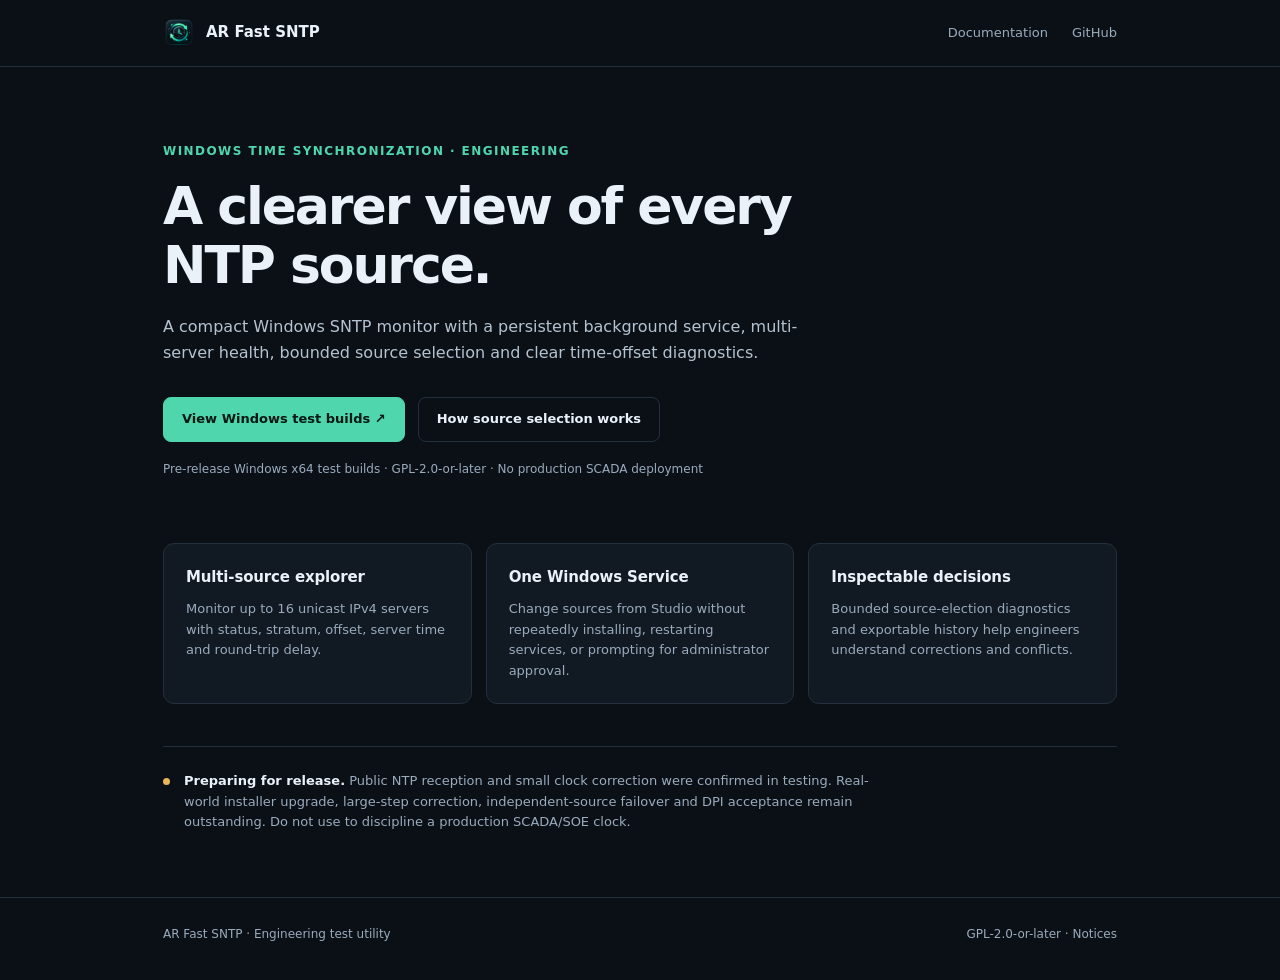
==== index.html @ d20e683c "docs(brand): launch lightweight landing page and align README/manifest with product" ====
<!doctype html>
<html lang="en">
<head>
  <meta charset="utf-8">
  <meta name="viewport" content="width=device-width, initial-scale=1">
  <meta name="color-scheme" content="dark">
  <meta name="theme-color" content="#0b1017">
  <meta name="description" content="AR Fast SNTP — lightweight Windows SNTP monitoring for engineering and test workstations.">
  <title>AR Fast SNTP — Windows Time Monitoring</title>
  <link rel="icon" href="assets/favicon/favicon.ico" sizes="any">
  <link rel="icon" type="image/png" sizes="32x32" href="assets/favicon/favicon-32x32.png">
  <link rel="icon" type="image/png" sizes="16x16" href="assets/favicon/favicon-16x16.png">
  <link rel="apple-touch-icon" href="assets/favicon/apple-touch-icon.png">
  <link rel="manifest" href="assets/favicon/site.webmanifest">
  <style>
    :root{font-family:Inter,"Segoe UI",system-ui,sans-serif;color-scheme:dark;
      --bg:#0b1017;--surface:#111923;--stroke:#24303d;--muted:#9aabbc;--text:#eaf1f8;--green:#50d6ad}
    *{box-sizing:border-box}html{scroll-behavior:smooth}
    body{margin:0;background:var(--bg);color:var(--text);line-height:1.58}
    a{color:inherit;text-decoration:none}a:focus-visible{outline:2px solid var(--green);outline-offset:5px;border-radius:4px}
    .wrap{max-width:1010px;margin:0 auto;padding:0 28px}
    header{border-bottom:1px solid var(--stroke)}
    nav{min-height:66px;display:flex;align-items:center;justify-content:space-between;gap:24px}
    .brand{display:flex;align-items:center;gap:11px;font-size:15px;font-weight:650}
    .brand img{width:32px;height:32px;object-fit:contain}
    .links{display:flex;gap:24px;align-items:center;font-size:13px;color:var(--muted)}
    .links a:hover,.foot a:hover{color:var(--green)}
    main{padding:75px 0 64px}.eyebrow{font-size:12px;letter-spacing:.12em;text-transform:uppercase;color:var(--green);font-weight:650}
    h1{font-size:clamp(32px,5vw,52px);line-height:1.13;letter-spacing:-.04em;font-weight:650;max-width:700px;margin:16px 0 20px}
    .lead{font-size:16px;color:#b5c3d0;max-width:660px;margin:0}
    .actions{display:flex;flex-wrap:wrap;gap:13px;margin-top:32px}
    .action{display:inline-flex;align-items:center;justify-content:center;border:1px solid var(--stroke);border-radius:8px;
      padding:11px 18px;font-size:13px;font-weight:650;min-height:42px;transition:background .15s,border-color .15s}
    .action.primary{background:var(--green);border-color:var(--green);color:#071711}
    .action:hover{border-color:#5d7182;background:#1b2834}.action.primary:hover{background:#74e4c2;border-color:#74e4c2}
    .notice{font-size:12px;color:var(--muted);margin:18px 0 0}
    .features{display:grid;grid-template-columns:repeat(3,minmax(0,1fr));gap:14px;margin-top:65px}
    article{border:1px solid var(--stroke);background:var(--surface);padding:22px;border-radius:11px}
    article h2{font-size:15px;letter-spacing:-.01em;font-weight:650;margin:0 0 9px}
    article p{font-size:13px;color:var(--muted);margin:0}
    .status{margin-top:42px;border-top:1px solid var(--stroke);padding-top:24px;display:flex;gap:14px;align-items:start}
    .dot{display:block;margin-top:7px;flex:none;width:7px;height:7px;border-radius:50%;background:#e9b45a}
    .status p{margin:0;color:var(--muted);font-size:13px;max-width:720px}
    .status strong{color:var(--text);font-weight:650}
    footer{border-top:1px solid var(--stroke);padding:27px 0 36px}
    .foot{display:flex;justify-content:space-between;flex-wrap:wrap;gap:15px;color:var(--muted);font-size:12px}
    @media(max-width:720px){.wrap{padding:0 20px}main{padding:50px 0}.features{grid-template-columns:1fr;margin-top:45px}
      nav{min-height:62px}.links{gap:12px;font-size:12px}.lead{font-size:15px}}
  </style>
</head>
<body>
<header><div class="wrap"><nav aria-label="Main navigation">
  <a href="./" class="brand"><img src="assets/favicon/android-chrome-192x192.png" width="32" height="32" alt="">AR Fast SNTP</a>
  <div class="links"><a href="README.md">Documentation</a><a href="https://github.com/masarray/arintp">GitHub</a></div>
</nav></div></header>
<main><div class="wrap">
  <div class="eyebrow">Windows time synchronization · Engineering</div>
  <h1>A clearer view of every NTP source.</h1>
  <p class="lead">A compact Windows SNTP monitor with a persistent background service, multi-server health, bounded source selection and clear time-offset diagnostics.</p>
  <div class="actions">
    <a class="action primary" href="https://github.com/masarray/arintp/actions">View Windows test builds ↗</a>
    <a class="action" href="https://github.com/masarray/arintp/blob/main/docs/MULTI-NTP-ARCHITECTURE.md">How source selection works</a>
  </div>
  <p class="notice">Pre-release Windows x64 test builds · GPL-2.0-or-later · No production SCADA deployment</p>
  <section class="features" aria-label="Product capabilities">
    <article><h2>Multi-source explorer</h2><p>Monitor up to 16 unicast IPv4 servers with status, stratum, offset, server time and round-trip delay.</p></article>
    <article><h2>One Windows Service</h2><p>Change sources from Studio without repeatedly installing, restarting services, or prompting for administrator approval.</p></article>
    <article><h2>Inspectable decisions</h2><p>Bounded source-election diagnostics and exportable history help engineers understand corrections and conflicts.</p></article>
  </section>
  <section class="status" aria-label="Release status">
    <span class="dot" aria-hidden="true"></span>
    <p><strong>Preparing for release.</strong> Public NTP reception and small clock correction were confirmed in testing. Real-world installer upgrade, large-step correction, independent-source failover and DPI acceptance remain outstanding. Do not use to discipline a production SCADA/SOE clock.</p>
  </section>
</div></main>
<footer><div class="wrap foot"><span>AR Fast SNTP · Engineering test utility</span><div><a href="LICENSE">GPL-2.0-or-later</a> · <a href="NOTICE">Notices</a></div></div></footer>
</body>
</html>
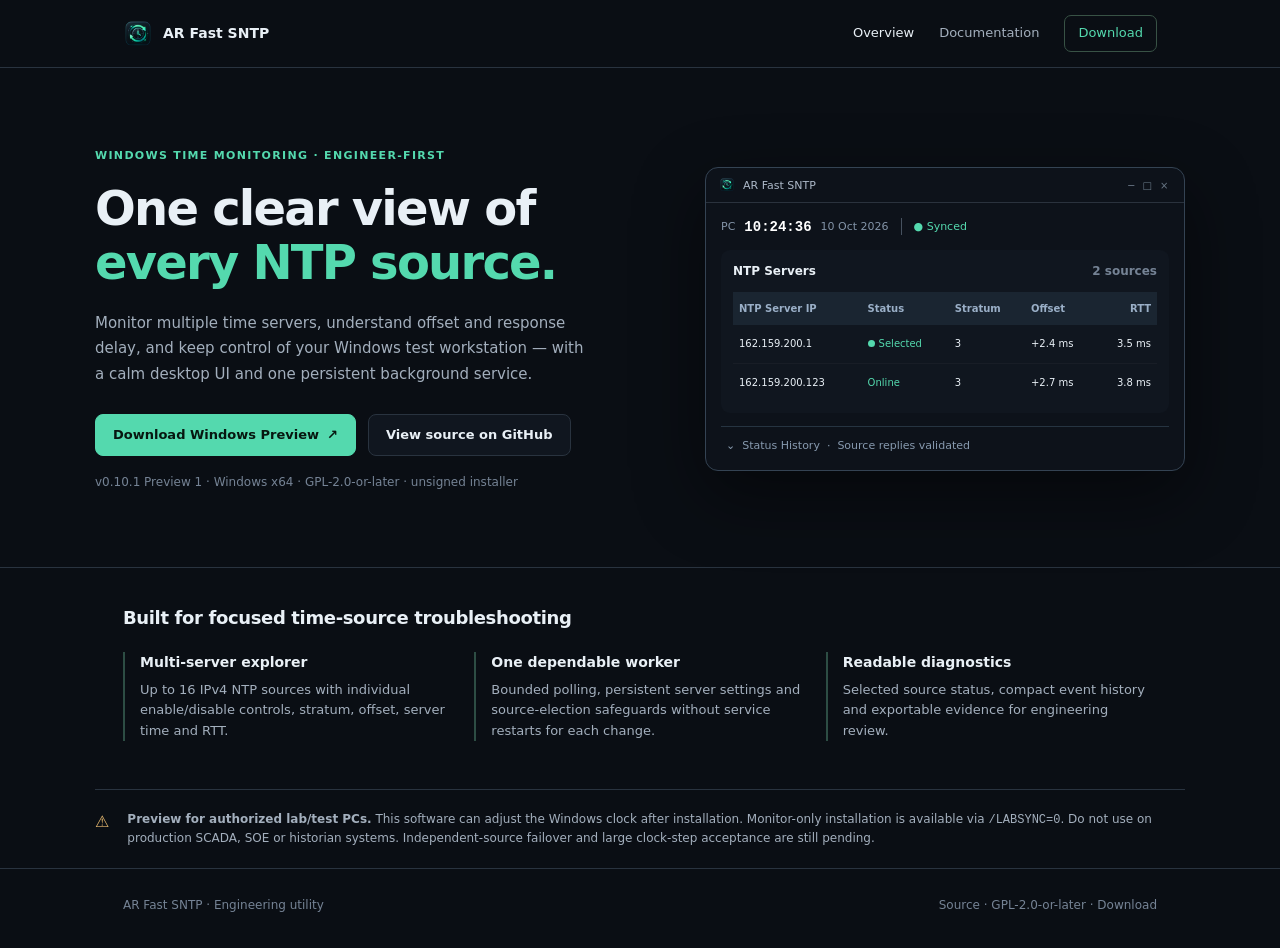
==== commit f3bdbb34: "feat(site): polished responsive overview and direct-download page" ====
--- a/index.html
+++ b/index.html
@@ -1,77 +1,33 @@
 <!doctype html>
-<html lang="en">
-<head>
-  <meta charset="utf-8">
-  <meta name="viewport" content="width=device-width, initial-scale=1">
-  <meta name="color-scheme" content="dark">
-  <meta name="theme-color" content="#0b1017">
-  <meta name="description" content="AR Fast SNTP — lightweight Windows SNTP monitoring for engineering and test workstations.">
-  <title>AR Fast SNTP — Windows Time Monitoring</title>
-  <link rel="icon" href="assets/favicon/favicon.ico" sizes="any">
-  <link rel="icon" type="image/png" sizes="32x32" href="assets/favicon/favicon-32x32.png">
-  <link rel="icon" type="image/png" sizes="16x16" href="assets/favicon/favicon-16x16.png">
-  <link rel="apple-touch-icon" href="assets/favicon/apple-touch-icon.png">
-  <link rel="manifest" href="assets/favicon/site.webmanifest">
-  <style>
-    :root{font-family:Inter,"Segoe UI",system-ui,sans-serif;color-scheme:dark;
-      --bg:#0b1017;--surface:#111923;--stroke:#24303d;--muted:#9aabbc;--text:#eaf1f8;--green:#50d6ad}
-    *{box-sizing:border-box}html{scroll-behavior:smooth}
-    body{margin:0;background:var(--bg);color:var(--text);line-height:1.58}
-    a{color:inherit;text-decoration:none}a:focus-visible{outline:2px solid var(--green);outline-offset:5px;border-radius:4px}
-    .wrap{max-width:1010px;margin:0 auto;padding:0 28px}
-    header{border-bottom:1px solid var(--stroke)}
-    nav{min-height:66px;display:flex;align-items:center;justify-content:space-between;gap:24px}
-    .brand{display:flex;align-items:center;gap:11px;font-size:15px;font-weight:650}
-    .brand img{width:32px;height:32px;object-fit:contain}
-    .links{display:flex;gap:24px;align-items:center;font-size:13px;color:var(--muted)}
-    .links a:hover,.foot a:hover{color:var(--green)}
-    main{padding:75px 0 64px}.eyebrow{font-size:12px;letter-spacing:.12em;text-transform:uppercase;color:var(--green);font-weight:650}
-    h1{font-size:clamp(32px,5vw,52px);line-height:1.13;letter-spacing:-.04em;font-weight:650;max-width:700px;margin:16px 0 20px}
-    .lead{font-size:16px;color:#b5c3d0;max-width:660px;margin:0}
-    .actions{display:flex;flex-wrap:wrap;gap:13px;margin-top:32px}
-    .action{display:inline-flex;align-items:center;justify-content:center;border:1px solid var(--stroke);border-radius:8px;
-      padding:11px 18px;font-size:13px;font-weight:650;min-height:42px;transition:background .15s,border-color .15s}
-    .action.primary{background:var(--green);border-color:var(--green);color:#071711}
-    .action:hover{border-color:#5d7182;background:#1b2834}.action.primary:hover{background:#74e4c2;border-color:#74e4c2}
-    .notice{font-size:12px;color:var(--muted);margin:18px 0 0}
-    .features{display:grid;grid-template-columns:repeat(3,minmax(0,1fr));gap:14px;margin-top:65px}
-    article{border:1px solid var(--stroke);background:var(--surface);padding:22px;border-radius:11px}
-    article h2{font-size:15px;letter-spacing:-.01em;font-weight:650;margin:0 0 9px}
-    article p{font-size:13px;color:var(--muted);margin:0}
-    .status{margin-top:42px;border-top:1px solid var(--stroke);padding-top:24px;display:flex;gap:14px;align-items:start}
-    .dot{display:block;margin-top:7px;flex:none;width:7px;height:7px;border-radius:50%;background:#e9b45a}
-    .status p{margin:0;color:var(--muted);font-size:13px;max-width:720px}
-    .status strong{color:var(--text);font-weight:650}
-    footer{border-top:1px solid var(--stroke);padding:27px 0 36px}
-    .foot{display:flex;justify-content:space-between;flex-wrap:wrap;gap:15px;color:var(--muted);font-size:12px}
-    @media(max-width:720px){.wrap{padding:0 20px}main{padding:50px 0}.features{grid-template-columns:1fr;margin-top:45px}
-      nav{min-height:62px}.links{gap:12px;font-size:12px}.lead{font-size:15px}}
-  </style>
-</head>
-<body>
-<header><div class="wrap"><nav aria-label="Main navigation">
-  <a href="./" class="brand"><img src="assets/favicon/android-chrome-192x192.png" width="32" height="32" alt="">AR Fast SNTP</a>
-  <div class="links"><a href="README.md">Documentation</a><a href="https://github.com/masarray/arintp">GitHub</a></div>
-</nav></div></header>
-<main><div class="wrap">
-  <div class="eyebrow">Windows time synchronization · Engineering</div>
-  <h1>A clearer view of every NTP source.</h1>
-  <p class="lead">A compact Windows SNTP monitor with a persistent background service, multi-server health, bounded source selection and clear time-offset diagnostics.</p>
-  <div class="actions">
-    <a class="action primary" href="https://github.com/masarray/arintp/actions">View Windows test builds ↗</a>
-    <a class="action" href="https://github.com/masarray/arintp/blob/main/docs/MULTI-NTP-ARCHITECTURE.md">How source selection works</a>
-  </div>
-  <p class="notice">Pre-release Windows x64 test builds · GPL-2.0-or-later · No production SCADA deployment</p>
-  <section class="features" aria-label="Product capabilities">
-    <article><h2>Multi-source explorer</h2><p>Monitor up to 16 unicast IPv4 servers with status, stratum, offset, server time and round-trip delay.</p></article>
-    <article><h2>One Windows Service</h2><p>Change sources from Studio without repeatedly installing, restarting services, or prompting for administrator approval.</p></article>
-    <article><h2>Inspectable decisions</h2><p>Bounded source-election diagnostics and exportable history help engineers understand corrections and conflicts.</p></article>
-  </section>
-  <section class="status" aria-label="Release status">
-    <span class="dot" aria-hidden="true"></span>
-    <p><strong>Preparing for release.</strong> Public NTP reception and small clock correction were confirmed in testing. Real-world installer upgrade, large-step correction, independent-source failover and DPI acceptance remain outstanding. Do not use to discipline a production SCADA/SOE clock.</p>
-  </section>
-</div></main>
-<footer><div class="wrap foot"><span>AR Fast SNTP · Engineering test utility</span><div><a href="LICENSE">GPL-2.0-or-later</a> · <a href="NOTICE">Notices</a></div></div></footer>
-</body>
-</html>
+<html lang="en"><head><meta charset="utf-8"><meta name="viewport" content="width=device-width,initial-scale=1">
+<meta name="theme-color" content="#0a0e14"><meta name="color-scheme" content="dark">
+<meta name="description" content="AR Fast SNTP: a compact Windows time synchronization and monitoring tool with multiple NTP sources.">
+<title>AR Fast SNTP — Windows NTP monitoring</title>
+<link rel="icon" href="assets/favicon/favicon.ico" sizes="any"><link rel="icon" type="image/png" sizes="32x32" href="assets/favicon/favicon-32x32.png">
+<link rel="apple-touch-icon" href="assets/favicon/apple-touch-icon.png"><link rel="manifest" href="assets/favicon/site.webmanifest">
+<link rel="stylesheet" href="site.css"></head><body>
+<header class="site-header"><div class="shell header-inner"><a class="brand" href="./" aria-label="AR Fast SNTP home"><img src="assets/favicon/android-chrome-192x192.png" width="30" height="30" alt="">AR Fast SNTP</a>
+<nav class="nav" aria-label="Main"><a href="./" aria-current="page">Overview</a><a href="https://github.com/masarray/arfast-sntp#readme">Documentation</a><a href="download.html" class="nav-download">Download</a></nav></div></header>
+<main>
+<div class="shell hero"><div>
+<p class="eyebrow">Windows time monitoring · Engineer-first</p>
+<h1>One clear view of <span>every NTP source.</span></h1>
+<p class="lead">Monitor multiple time servers, understand offset and response delay, and keep control of your Windows test workstation — with a calm desktop UI and one persistent background service.</p>
+<div class="cta"><a class="btn primary" href="download.html">Download Windows Preview <span aria-hidden="true">↗</span></a><a class="btn secondary" href="https://github.com/masarray/arfast-sntp">View source on GitHub</a></div>
+<p class="micro">v0.10.1 Preview 1 · Windows x64 · GPL-2.0-or-later · unsigned installer</p>
+</div><div class="app-preview" aria-label="Illustrative AR Fast SNTP data overview (not an application screenshot)">
+<div class="preview-title"><img src="assets/favicon/favicon-32x32.png" width="16" height="16" alt="">AR Fast SNTP <span class="window-dots" aria-hidden="true">─ □ ×</span></div>
+<div class="preview-content"><div class="preview-top">PC <span class="preview-time">10:24:36</span><span>10 Oct 2026</span><span class="divider"></span><span class="green">● Synced</span></div>
+<div class="prev-panel"><h2>NTP Servers <span class="micro" style="float:right">2 sources</span></h2>
+<table class="preview-table"><thead><tr><th>NTP Server IP</th><th>Status</th><th>Stratum</th><th>Offset</th><th>RTT</th></tr></thead>
+<tbody><tr><td>162.159.200.1</td><td class="green"><span class="dot"></span>Selected</td><td>3</td><td>+2.4 ms</td><td>3.5 ms</td></tr>
+<tr><td>162.159.200.123</td><td class="green">Online</td><td>3</td><td>+2.7 ms</td><td>3.8 ms</td></tr></tbody></table></div>
+<div class="preview-history">⌄ &nbsp;Status History &nbsp;·&nbsp; Source replies validated</div></div>
+</div></div>
+<section class="strip"><div class="shell"><h2 class="section-title">Built for focused time-source troubleshooting</h2><div class="features">
+<div class="feature"><h3>Multi-server explorer</h3><p>Up to 16 IPv4 NTP sources with individual enable/disable controls, stratum, offset, server time and RTT.</p></div>
+<div class="feature"><h3>One dependable worker</h3><p>Bounded polling, persistent server settings and source-election safeguards without service restarts for each change.</p></div>
+<div class="feature"><h3>Readable diagnostics</h3><p>Selected source status, compact event history and exportable evidence for engineering review.</p></div>
+</div></div></section>
+<section><div class="shell fine-print"><span class="warn-symbol" aria-hidden="true">⚠</span><p><strong>Preview for authorized lab/test PCs.</strong> This software can adjust the Windows clock after installation. Monitor-only installation is available via <code>/LABSYNC=0</code>. Do not use on production SCADA, SOE or historian systems. Independent-source failover and large clock-step acceptance are still pending.</p></div></section>
+</main><footer><div class="shell footer-inner"><span>AR Fast SNTP · Engineering utility</span><span><a href="https://github.com/masarray/arfast-sntp">Source</a> · <a href="https://github.com/masarray/arfast-sntp/blob/main/LICENSE">GPL-2.0-or-later</a> · <a href="download.html">Download</a></span></div></footer></body></html>
--- a/site.css
+++ b/site.css
@@ -0,0 +1,11 @@
+/* AR Fast SNTP public site — calm, compact, dependency-free */
+:root{font-family:Inter,"Segoe UI",system-ui,sans-serif;color-scheme:dark;--bg:#0a0e14;--panel:#10161f;--layer:#151d27;--line:#29333f;--fg:#e9f0f6;--muted:#a3afbd;--faint:#758395;--accent:#54d9ae;--warn:#e3b66e;--r:11px}
+*{box-sizing:border-box}html{scroll-behavior:smooth}body{margin:0;background:var(--bg);color:var(--fg);line-height:1.55;font-size:14px}button,input,a{font:inherit}a{color:inherit;text-decoration:none}a:focus-visible{outline:2px solid var(--accent);outline-offset:4px;border-radius:3px}img{max-width:100%}strong{font-weight:650}.shell{max-width:1090px;margin:auto;padding:0 28px}
+.site-header{border-bottom:1px solid var(--line)}.header-inner{height:67px;display:flex;align-items:center;gap:25px}.brand{display:inline-flex;align-items:center;gap:10px;font-size:14px;font-weight:700;white-space:nowrap}.brand img{width:30px;height:30px;object-fit:contain}.nav{display:flex;align-items:center;gap:25px;margin-left:auto;font-size:13px;color:var(--muted)}.nav a:hover,.text-link:hover{color:var(--accent)}.nav a[aria-current=page]{color:var(--fg)}.nav .nav-download{border:1px solid #385245;color:var(--accent);padding:7px 13px;border-radius:7px}
+.hero{display:grid;grid-template-columns:minmax(0,1fr) minmax(0,480px);gap:52px;align-items:center;padding:79px 0 75px}.eyebrow{font-size:11px;text-transform:uppercase;letter-spacing:.12em;font-weight:700;color:var(--accent);margin:0 0 17px}h1{font-size:clamp(31px,4.1vw,48px);font-weight:660;letter-spacing:-.037em;line-height:1.13;margin:0 0 21px}h1 span{color:var(--accent)}.lead{color:var(--muted);font-size:15px;line-height:1.7;margin:0;max-width:500px}.cta{display:flex;gap:12px;align-items:center;flex-wrap:wrap;margin:27px 0 17px}.btn{border-radius:8px;min-height:41px;display:inline-flex;align-items:center;justify-content:center;gap:8px;padding:10px 17px;font-size:13px;font-weight:650;border:1px solid var(--line);white-space:nowrap}.btn.primary{background:var(--accent);border-color:var(--accent);color:#071710}.btn.primary:hover{background:#77eac6;border-color:#77eac6}.btn.secondary{color:var(--fg);background:var(--panel)}.btn.secondary:hover{background:#1a2633;border-color:#607182}.micro{font-size:12px;color:var(--faint);margin:0}.safe{color:var(--warn)}.pill{display:inline-block;font-size:11px;color:var(--warn);border:1px solid #5f4c31;border-radius:5px;padding:3px 8px;background:#251c12;font-weight:650;letter-spacing:.015em}
+.app-preview{border:1px solid #344353;border-radius:13px;background:#0d121a;box-shadow:0 24px 70px #0007;overflow:hidden;min-width:0}.preview-title{height:35px;padding:0 13px;border-bottom:1px solid #2a323d;display:flex;align-items:center;gap:8px;font-size:11px;color:#adb9c9}.preview-title img{width:16px;height:16px}.window-dots{margin-left:auto;font-size:10px;color:#697887;letter-spacing:.25em}.preview-content{padding:15px}.preview-top{display:flex;align-items:center;gap:9px;color:#8394a8;font-size:11px;margin-bottom:15px}.preview-time{font:650 14px Consolas,monospace;color:white}.divider{height:17px;border-left:1px solid #46515f;margin:0 3px}.green{color:var(--accent)}.prev-panel{background:var(--panel);border-radius:9px;padding:12px}.prev-panel h2{font-size:12px;font-weight:650;margin:0 0 11px}.preview-table{width:100%;border-collapse:collapse;text-align:left;font-size:10px;white-space:nowrap}.preview-table th{color:#9aafc7;background:#1a2531;font-weight:550;padding:9px 6px}.preview-table td{padding:11px 6px;border-bottom:1px solid #ffffff08}.preview-table tr:last-child td{border-bottom:0}.preview-table th:last-child,.preview-table td:last-child{text-align:right}.dot{display:inline-block;width:7px;height:7px;background:var(--accent);border-radius:50%;margin-right:4px}.preview-history{border-top:1px solid #263441;color:#879aaf;padding:10px 5px 1px;margin-top:13px;font-size:11px}
+section.strip{border-top:1px solid var(--line);padding:36px 0 48px}h2.section-title{font-size:18px;letter-spacing:-.02em;font-weight:650;margin:0 0 20px}.features{display:grid;grid-template-columns:repeat(3,minmax(0,1fr));gap:20px}.feature{border-left:2px solid #2d4d44;padding:0 0 0 15px}.feature h3{font-size:14px;margin:0 0 7px;font-weight:650}.feature p{margin:0;color:var(--muted);font-size:13px}.fine-print{font-size:12px;color:var(--muted);border-top:1px solid var(--line);padding:20px 0;display:flex;gap:18px;align-items:flex-start}.fine-print p{margin:0}.warn-symbol{color:var(--warn);font-size:16px}
+footer{border-top:1px solid var(--line);padding:27px 0 34px}.footer-inner{display:flex;flex-wrap:wrap;gap:14px;justify-content:space-between;color:var(--faint);font-size:12px}.footer-inner a:hover{color:var(--accent)}
+.page-heading{padding:60px 0 35px;max-width:740px}.page-heading h1{margin-bottom:12px}.page-heading .lead{max-width:690px}.download-grid{display:grid;grid-template-columns:minmax(0,1.65fr) minmax(255px,.9fr);gap:18px;padding-bottom:60px}.download-panel,.info-panel{border:1px solid var(--line);background:var(--panel);border-radius:var(--r);padding:23px}.release-meta{display:flex;flex-wrap:wrap;gap:10px;align-items:center;color:var(--faint);font-size:12px}.download-panel h2{font-size:19px;font-weight:650;letter-spacing:-.02em;margin:15px 0 9px}.download-panel p,.info-panel p{color:var(--muted);font-size:13px;line-height:1.65}.download-panel .btn{margin-top:12px}.download-panel .secondary{margin-left:8px}.checksums{padding-top:20px;margin-top:22px;border-top:1px solid var(--line)}.checksums h3,.info-panel h2{font-size:14px;font-weight:650;margin:0 0 12px}.checksums code,.info-panel code{font-family:Consolas,monospace;font-size:12px;background:#1c2833;color:#cfe2f5;border-radius:4px;padding:2px 5px;overflow-wrap:anywhere}.checksums pre{margin:10px 0;padding:12px;background:#090e14;border:1px solid var(--line);border-radius:7px;overflow-x:auto;white-space:pre-wrap;color:#d7e5f0;font-size:12px}.info-panel ul{margin:0;padding-left:17px;color:var(--muted);font-size:13px;line-height:1.9}.info-panel li+li{margin-top:7px}.info-panel a,.checksums a{color:var(--accent)}
+@media(max-width:900px){.hero{grid-template-columns:1fr;gap:35px;padding:60px 0}.app-preview{max-width:600px}.features{gap:13px}.download-grid{grid-template-columns:1fr}.info-panel{order:2}}
+@media(max-width:650px){.shell{padding:0 18px}.header-inner{height:auto;min-height:61px;flex-wrap:wrap;padding-top:10px;padding-bottom:10px;gap:10px}.nav{gap:13px;font-size:12px}.nav .nav-download{padding:5px 8px}.hero{padding:48px 0}.features{grid-template-columns:1fr;gap:20px}.app-preview{overflow-x:auto}.preview-content{min-width:420px}.download-panel,.info-panel{padding:17px}.download-panel .btn{display:flex;width:100%}.download-panel .secondary{margin:9px 0 0}.page-heading{padding-top:47px}.fine-print{gap:10px}}
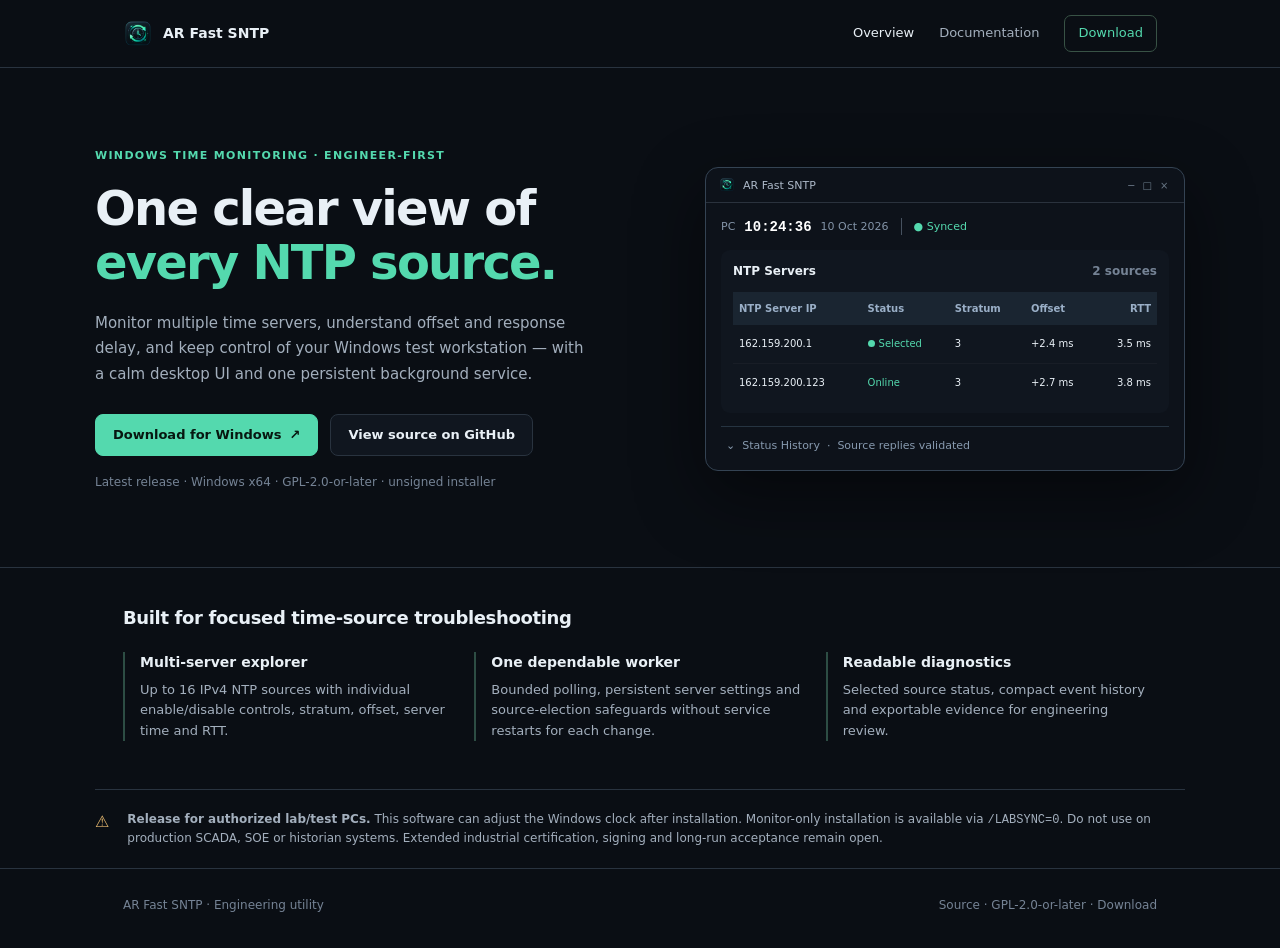
==== commit f60204d7: "release: align v0.10.2 installer, Windows file versions, documentation and latest-download links" ====
--- a/index.html
+++ b/index.html
@@ -5,7 +5,7 @@
 <title>AR Fast SNTP — Windows NTP monitoring</title>
 <link rel="icon" href="assets/favicon/favicon.ico" sizes="any"><link rel="icon" type="image/png" sizes="32x32" href="assets/favicon/favicon-32x32.png">
 <link rel="apple-touch-icon" href="assets/favicon/apple-touch-icon.png"><link rel="manifest" href="assets/favicon/site.webmanifest">
-<link rel="stylesheet" href="site.css"></head><body>
+<link rel="stylesheet" href="site.css"><script defer src="release.js"></script></head><body>
 <header class="site-header"><div class="shell header-inner"><a class="brand" href="./" aria-label="AR Fast SNTP home"><img src="assets/favicon/android-chrome-192x192.png" width="30" height="30" alt="">AR Fast SNTP</a>
 <nav class="nav" aria-label="Main"><a href="./" aria-current="page">Overview</a><a href="https://github.com/masarray/arfast-sntp#readme">Documentation</a><a href="download.html" class="nav-download">Download</a></nav></div></header>
 <main>
@@ -13,8 +13,8 @@
 <p class="eyebrow">Windows time monitoring · Engineer-first</p>
 <h1>One clear view of <span>every NTP source.</span></h1>
 <p class="lead">Monitor multiple time servers, understand offset and response delay, and keep control of your Windows test workstation — with a calm desktop UI and one persistent background service.</p>
-<div class="cta"><a class="btn primary" href="download.html">Download Windows Preview <span aria-hidden="true">↗</span></a><a class="btn secondary" href="https://github.com/masarray/arfast-sntp">View source on GitHub</a></div>
-<p class="micro">v0.10.1 Preview 1 · Windows x64 · GPL-2.0-or-later · unsigned installer</p>
+<div class="cta"><a class="btn primary" href="download.html">Download for Windows <span aria-hidden="true">↗</span></a><a class="btn secondary" href="https://github.com/masarray/arfast-sntp">View source on GitHub</a></div>
+<p class="micro"><span data-release-version>Latest release</span> · Windows x64 · GPL-2.0-or-later · unsigned installer</p>
 </div><div class="app-preview" aria-label="Illustrative AR Fast SNTP data overview (not an application screenshot)">
 <div class="preview-title"><img src="assets/favicon/favicon-32x32.png" width="16" height="16" alt="">AR Fast SNTP <span class="window-dots" aria-hidden="true">─ □ ×</span></div>
 <div class="preview-content"><div class="preview-top">PC <span class="preview-time">10:24:36</span><span>10 Oct 2026</span><span class="divider"></span><span class="green">● Synced</span></div>
@@ -29,5 +29,5 @@
 <div class="feature"><h3>One dependable worker</h3><p>Bounded polling, persistent server settings and source-election safeguards without service restarts for each change.</p></div>
 <div class="feature"><h3>Readable diagnostics</h3><p>Selected source status, compact event history and exportable evidence for engineering review.</p></div>
 </div></div></section>
-<section><div class="shell fine-print"><span class="warn-symbol" aria-hidden="true">⚠</span><p><strong>Preview for authorized lab/test PCs.</strong> This software can adjust the Windows clock after installation. Monitor-only installation is available via <code>/LABSYNC=0</code>. Do not use on production SCADA, SOE or historian systems. Independent-source failover and large clock-step acceptance are still pending.</p></div></section>
+<section><div class="shell fine-print"><span class="warn-symbol" aria-hidden="true">⚠</span><p><strong>Release for authorized lab/test PCs.</strong> This software can adjust the Windows clock after installation. Monitor-only installation is available via <code>/LABSYNC=0</code>. Do not use on production SCADA, SOE or historian systems. Extended industrial certification, signing and long-run acceptance remain open.</p></div></section>
 </main><footer><div class="shell footer-inner"><span>AR Fast SNTP · Engineering utility</span><span><a href="https://github.com/masarray/arfast-sntp">Source</a> · <a href="https://github.com/masarray/arfast-sntp/blob/main/LICENSE">GPL-2.0-or-later</a> · <a href="download.html">Download</a></span></div></footer></body></html>
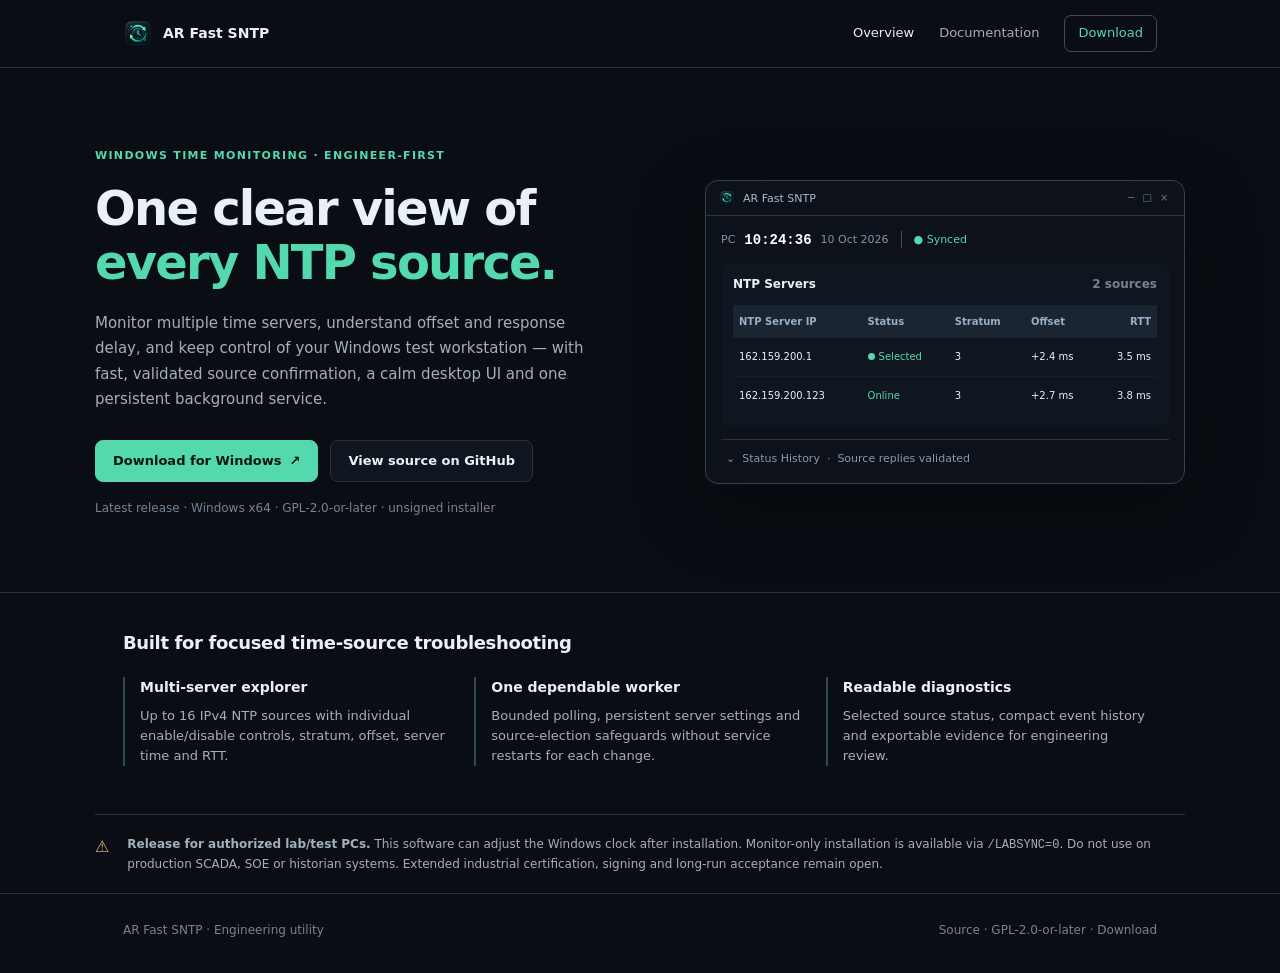
==== commit 07830426: "release(v0.10.3): retain accepted fast NTP engine, align Inno/Windows versions and public docs" ====
--- a/index.html
+++ b/index.html
@@ -12,7 +12,7 @@
 <div class="shell hero"><div>
 <p class="eyebrow">Windows time monitoring · Engineer-first</p>
 <h1>One clear view of <span>every NTP source.</span></h1>
-<p class="lead">Monitor multiple time servers, understand offset and response delay, and keep control of your Windows test workstation — with a calm desktop UI and one persistent background service.</p>
+<p class="lead">Monitor multiple time servers, understand offset and response delay, and keep control of your Windows test workstation — with fast, validated source confirmation, a calm desktop UI and one persistent background service.</p>
 <div class="cta"><a class="btn primary" href="download.html">Download for Windows <span aria-hidden="true">↗</span></a><a class="btn secondary" href="https://github.com/masarray/arfast-sntp">View source on GitHub</a></div>
 <p class="micro"><span data-release-version>Latest release</span> · Windows x64 · GPL-2.0-or-later · unsigned installer</p>
 </div><div class="app-preview" aria-label="Illustrative AR Fast SNTP data overview (not an application screenshot)">
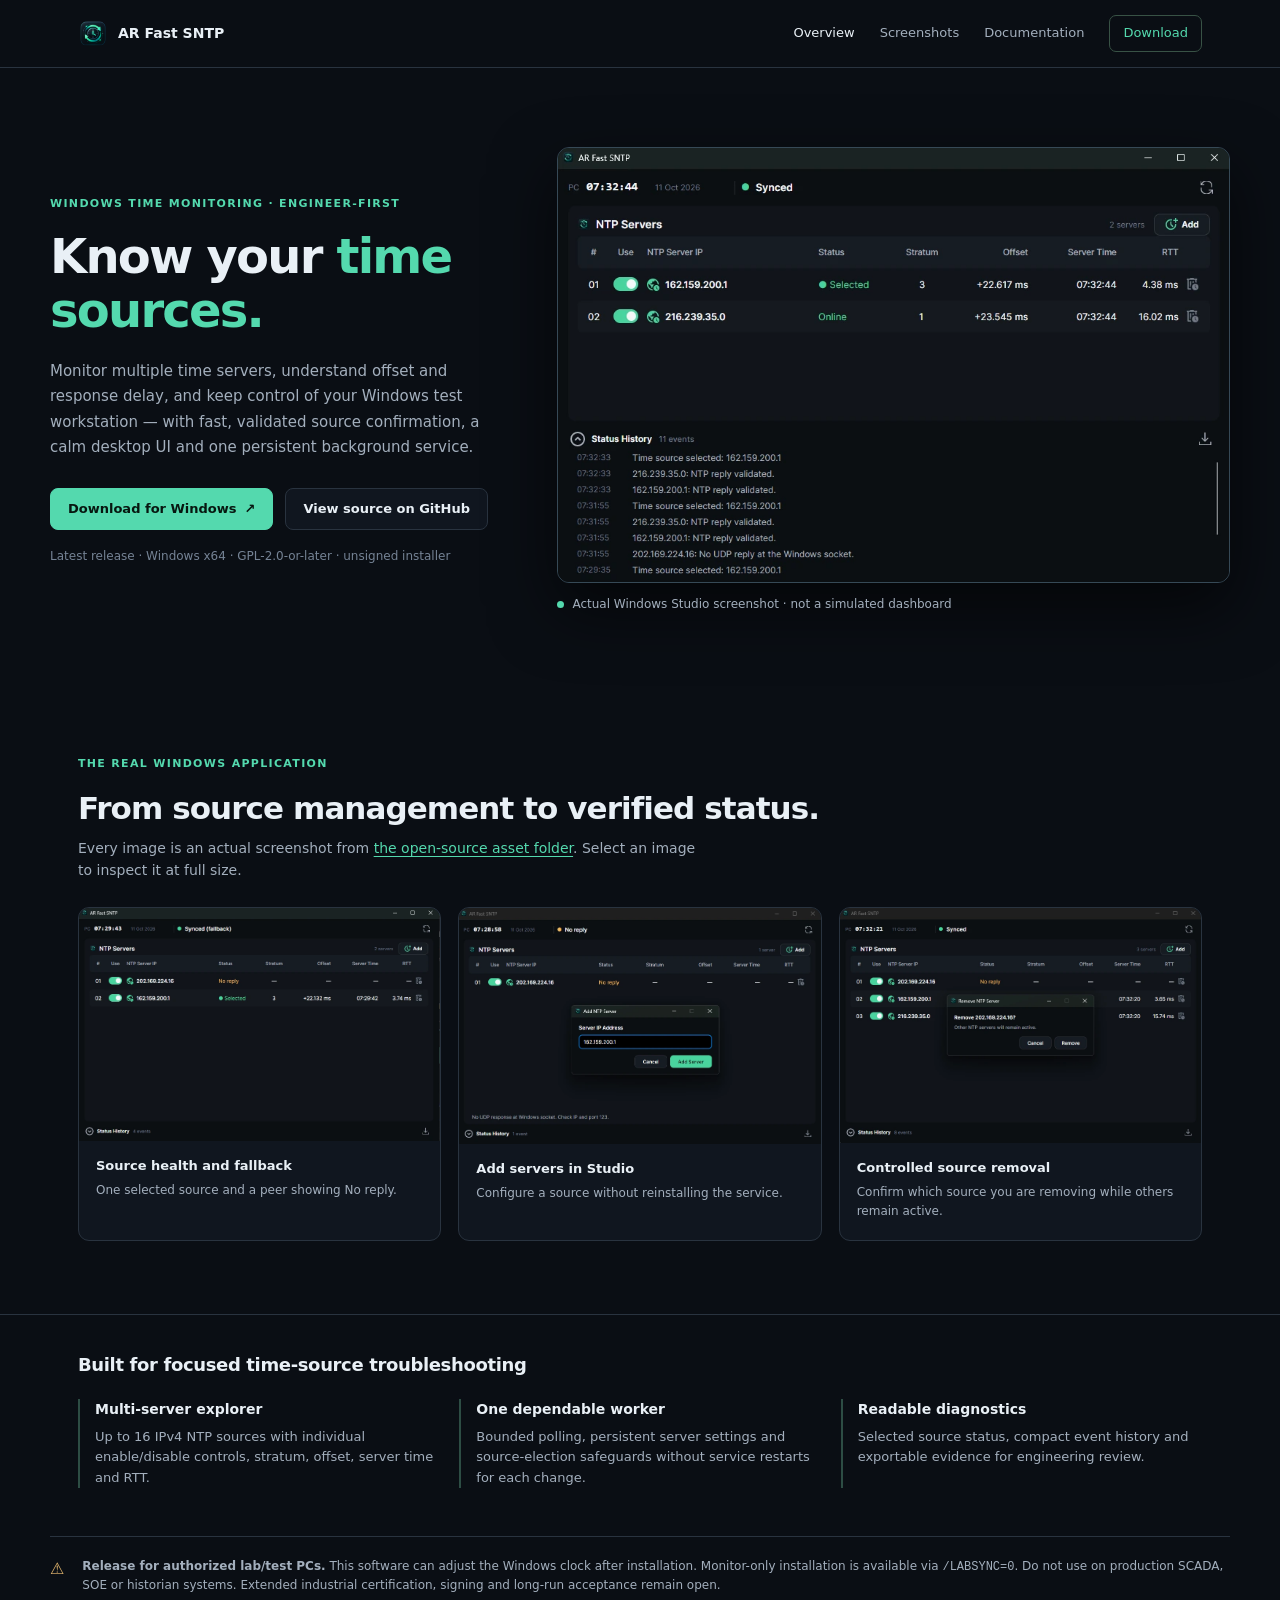
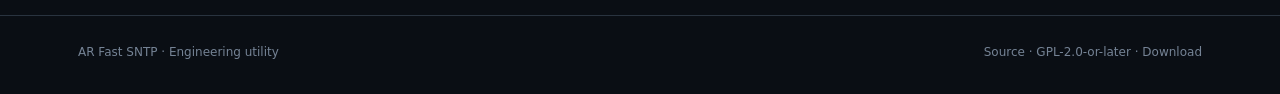
==== commit f663537a: "feat(site): showcase real Studio screenshots with responsive, accessible SEO-ready pages" ====
--- a/index.html
+++ b/index.html
@@ -2,28 +2,44 @@
 <html lang="en"><head><meta charset="utf-8"><meta name="viewport" content="width=device-width,initial-scale=1">
 <meta name="theme-color" content="#0a0e14"><meta name="color-scheme" content="dark">
 <meta name="description" content="AR Fast SNTP: a compact Windows time synchronization and monitoring tool with multiple NTP sources.">
-<title>AR Fast SNTP — Windows NTP monitoring</title>
+
+<link rel="canonical" href="https://masarray.github.io/arfast-sntp/">
+<meta name="robots" content="index,follow">
+<meta property="og:type" content="website">
+<meta property="og:site_name" content="AR Fast SNTP">
+<meta property="og:title" content="AR Fast SNTP — Windows SNTP monitoring">
+<meta property="og:description" content="Real Windows Studio for IPv4 NTP source monitoring, validated correction and diagnostics.">
+<meta property="og:url" content="https://masarray.github.io/arfast-sntp/">
+<meta property="og:image" content="https://masarray.github.io/arfast-sntp/assets/screenshot/Screenshot%202026-10-11%20073259.webp">
+<meta property="og:image:alt" content="Actual AR Fast SNTP Studio with two NTP sources and expanded event history">
+<meta name="twitter:card" content="summary_large_image">
+<title>AR Fast SNTP — Windows SNTP monitoring and synchronization</title>
 <link rel="icon" href="assets/favicon/favicon.ico" sizes="any"><link rel="icon" type="image/png" sizes="32x32" href="assets/favicon/favicon-32x32.png">
 <link rel="apple-touch-icon" href="assets/favicon/apple-touch-icon.png"><link rel="manifest" href="assets/favicon/site.webmanifest">
-<link rel="stylesheet" href="site.css"><script defer src="release.js"></script></head><body>
+<link rel="stylesheet" href="site.css"><script defer src="release.js"></script></head><body><a class="skip-link" href="#main">Skip to content</a>
 <header class="site-header"><div class="shell header-inner"><a class="brand" href="./" aria-label="AR Fast SNTP home"><img src="assets/favicon/android-chrome-192x192.png" width="30" height="30" alt="">AR Fast SNTP</a>
-<nav class="nav" aria-label="Main"><a href="./" aria-current="page">Overview</a><a href="https://github.com/masarray/arfast-sntp#readme">Documentation</a><a href="download.html" class="nav-download">Download</a></nav></div></header>
-<main>
+<nav class="nav" aria-label="Main"><a href="./" aria-current="page">Overview</a><a href="#screenshots">Screenshots</a><a href="https://github.com/masarray/arfast-sntp#readme">Documentation</a><a href="download.html" class="nav-download">Download</a></nav></div></header>
+<main id="main">
 <div class="shell hero"><div>
 <p class="eyebrow">Windows time monitoring · Engineer-first</p>
-<h1>One clear view of <span>every NTP source.</span></h1>
+<h1>Know your <span>time sources.</span></h1>
 <p class="lead">Monitor multiple time servers, understand offset and response delay, and keep control of your Windows test workstation — with fast, validated source confirmation, a calm desktop UI and one persistent background service.</p>
 <div class="cta"><a class="btn primary" href="download.html">Download for Windows <span aria-hidden="true">↗</span></a><a class="btn secondary" href="https://github.com/masarray/arfast-sntp">View source on GitHub</a></div>
 <p class="micro"><span data-release-version>Latest release</span> · Windows x64 · GPL-2.0-or-later · unsigned installer</p>
-</div><div class="app-preview" aria-label="Illustrative AR Fast SNTP data overview (not an application screenshot)">
-<div class="preview-title"><img src="assets/favicon/favicon-32x32.png" width="16" height="16" alt="">AR Fast SNTP <span class="window-dots" aria-hidden="true">─ □ ×</span></div>
-<div class="preview-content"><div class="preview-top">PC <span class="preview-time">10:24:36</span><span>10 Oct 2026</span><span class="divider"></span><span class="green">● Synced</span></div>
-<div class="prev-panel"><h2>NTP Servers <span class="micro" style="float:right">2 sources</span></h2>
-<table class="preview-table"><thead><tr><th>NTP Server IP</th><th>Status</th><th>Stratum</th><th>Offset</th><th>RTT</th></tr></thead>
-<tbody><tr><td>162.159.200.1</td><td class="green"><span class="dot"></span>Selected</td><td>3</td><td>+2.4 ms</td><td>3.5 ms</td></tr>
-<tr><td>162.159.200.123</td><td class="green">Online</td><td>3</td><td>+2.7 ms</td><td>3.8 ms</td></tr></tbody></table></div>
-<div class="preview-history">⌄ &nbsp;Status History &nbsp;·&nbsp; Source replies validated</div></div>
-</div></div>
+</div><figure class="hero-shot">
+<a href="assets/screenshot/Screenshot%202026-10-11%20073259.webp" target="_blank" rel="noopener" aria-label="Open full-size actual AR Fast SNTP screenshot"><img src="assets/screenshot/Screenshot%202026-10-11%20073259.webp" width="920" height="600" fetchpriority="high" alt="Actual AR Fast SNTP Windows Studio with two NTP servers: one selected, stratum, offset, RTT and expanded Status History."></a>
+<figcaption><span class="screen-led" aria-hidden="true"></span>Actual Windows Studio screenshot · not a simulated dashboard</figcaption>
+</figure></div>
+
+<section class="shell screenshots" id="screenshots" aria-labelledby="screenshots-heading">
+<p class="eyebrow">The real Windows application</p>
+<h2 id="screenshots-heading">From source management to verified status.</h2>
+<p class="shots-lead">Every image is an actual screenshot from <a href="https://github.com/masarray/arfast-sntp/tree/main/assets/screenshot">the open-source asset folder</a>. Select an image to inspect it at full size.</p>
+<div class="shot-grid">
+<figure class="shot-card"><a href="assets/screenshot/Screenshot%202026-10-11%20072958.webp" target="_blank" rel="noopener" aria-label="View full-size screenshot: Source health and fallback"><img src="assets/screenshot/Screenshot%202026-10-11%20072958.webp" width="920" height="600" loading="lazy" decoding="async" alt="Studio with one active selected time server and one nonresponding server"></a><figcaption><strong>Source health and fallback</strong><span>One selected source and a peer showing No reply.</span></figcaption></figure>
+<figure class="shot-card"><a href="assets/screenshot/Screenshot%202026-10-11%20072931.webp" target="_blank" rel="noopener" aria-label="View full-size screenshot: Add servers in Studio"><img src="assets/screenshot/Screenshot%202026-10-11%20072931.webp" width="920" height="600" loading="lazy" decoding="async" alt="Add NTP Server dialog showing IPv4 address input and Add Server button"></a><figcaption><strong>Add servers in Studio</strong><span>Configure a source without reinstalling the service.</span></figcaption></figure>
+<figure class="shot-card"><a href="assets/screenshot/Screenshot%202026-10-11%20073230.webp" target="_blank" rel="noopener" aria-label="View full-size screenshot: Controlled source removal"><img src="assets/screenshot/Screenshot%202026-10-11%20073230.webp" width="920" height="600" loading="lazy" decoding="async" alt="Remove NTP Server confirmation dialog while other NTP sources remain active"></a><figcaption><strong>Controlled source removal</strong><span>Confirm which source you are removing while others remain active.</span></figcaption></figure>
+</div></section>
 <section class="strip"><div class="shell"><h2 class="section-title">Built for focused time-source troubleshooting</h2><div class="features">
 <div class="feature"><h3>Multi-server explorer</h3><p>Up to 16 IPv4 NTP sources with individual enable/disable controls, stratum, offset, server time and RTT.</p></div>
 <div class="feature"><h3>One dependable worker</h3><p>Bounded polling, persistent server settings and source-election safeguards without service restarts for each change.</p></div>
--- a/site.css
+++ b/site.css
@@ -3,9 +3,37 @@
 *{box-sizing:border-box}html{scroll-behavior:smooth}body{margin:0;background:var(--bg);color:var(--fg);line-height:1.55;font-size:14px}button,input,a{font:inherit}a{color:inherit;text-decoration:none}a:focus-visible{outline:2px solid var(--accent);outline-offset:4px;border-radius:3px}img{max-width:100%}strong{font-weight:650}.shell{max-width:1090px;margin:auto;padding:0 28px}
 .site-header{border-bottom:1px solid var(--line)}.header-inner{height:67px;display:flex;align-items:center;gap:25px}.brand{display:inline-flex;align-items:center;gap:10px;font-size:14px;font-weight:700;white-space:nowrap}.brand img{width:30px;height:30px;object-fit:contain}.nav{display:flex;align-items:center;gap:25px;margin-left:auto;font-size:13px;color:var(--muted)}.nav a:hover,.text-link:hover{color:var(--accent)}.nav a[aria-current=page]{color:var(--fg)}.nav .nav-download{border:1px solid #385245;color:var(--accent);padding:7px 13px;border-radius:7px}
 .hero{display:grid;grid-template-columns:minmax(0,1fr) minmax(0,480px);gap:52px;align-items:center;padding:79px 0 75px}.eyebrow{font-size:11px;text-transform:uppercase;letter-spacing:.12em;font-weight:700;color:var(--accent);margin:0 0 17px}h1{font-size:clamp(31px,4.1vw,48px);font-weight:660;letter-spacing:-.037em;line-height:1.13;margin:0 0 21px}h1 span{color:var(--accent)}.lead{color:var(--muted);font-size:15px;line-height:1.7;margin:0;max-width:500px}.cta{display:flex;gap:12px;align-items:center;flex-wrap:wrap;margin:27px 0 17px}.btn{border-radius:8px;min-height:41px;display:inline-flex;align-items:center;justify-content:center;gap:8px;padding:10px 17px;font-size:13px;font-weight:650;border:1px solid var(--line);white-space:nowrap}.btn.primary{background:var(--accent);border-color:var(--accent);color:#071710}.btn.primary:hover{background:#77eac6;border-color:#77eac6}.btn.secondary{color:var(--fg);background:var(--panel)}.btn.secondary:hover{background:#1a2633;border-color:#607182}.micro{font-size:12px;color:var(--faint);margin:0}.safe{color:var(--warn)}.pill{display:inline-block;font-size:11px;color:var(--warn);border:1px solid #5f4c31;border-radius:5px;padding:3px 8px;background:#251c12;font-weight:650;letter-spacing:.015em}
-.app-preview{border:1px solid #344353;border-radius:13px;background:#0d121a;box-shadow:0 24px 70px #0007;overflow:hidden;min-width:0}.preview-title{height:35px;padding:0 13px;border-bottom:1px solid #2a323d;display:flex;align-items:center;gap:8px;font-size:11px;color:#adb9c9}.preview-title img{width:16px;height:16px}.window-dots{margin-left:auto;font-size:10px;color:#697887;letter-spacing:.25em}.preview-content{padding:15px}.preview-top{display:flex;align-items:center;gap:9px;color:#8394a8;font-size:11px;margin-bottom:15px}.preview-time{font:650 14px Consolas,monospace;color:white}.divider{height:17px;border-left:1px solid #46515f;margin:0 3px}.green{color:var(--accent)}.prev-panel{background:var(--panel);border-radius:9px;padding:12px}.prev-panel h2{font-size:12px;font-weight:650;margin:0 0 11px}.preview-table{width:100%;border-collapse:collapse;text-align:left;font-size:10px;white-space:nowrap}.preview-table th{color:#9aafc7;background:#1a2531;font-weight:550;padding:9px 6px}.preview-table td{padding:11px 6px;border-bottom:1px solid #ffffff08}.preview-table tr:last-child td{border-bottom:0}.preview-table th:last-child,.preview-table td:last-child{text-align:right}.dot{display:inline-block;width:7px;height:7px;background:var(--accent);border-radius:50%;margin-right:4px}.preview-history{border-top:1px solid #263441;color:#879aaf;padding:10px 5px 1px;margin-top:13px;font-size:11px}
 section.strip{border-top:1px solid var(--line);padding:36px 0 48px}h2.section-title{font-size:18px;letter-spacing:-.02em;font-weight:650;margin:0 0 20px}.features{display:grid;grid-template-columns:repeat(3,minmax(0,1fr));gap:20px}.feature{border-left:2px solid #2d4d44;padding:0 0 0 15px}.feature h3{font-size:14px;margin:0 0 7px;font-weight:650}.feature p{margin:0;color:var(--muted);font-size:13px}.fine-print{font-size:12px;color:var(--muted);border-top:1px solid var(--line);padding:20px 0;display:flex;gap:18px;align-items:flex-start}.fine-print p{margin:0}.warn-symbol{color:var(--warn);font-size:16px}
 footer{border-top:1px solid var(--line);padding:27px 0 34px}.footer-inner{display:flex;flex-wrap:wrap;gap:14px;justify-content:space-between;color:var(--faint);font-size:12px}.footer-inner a:hover{color:var(--accent)}
 .page-heading{padding:60px 0 35px;max-width:740px}.page-heading h1{margin-bottom:12px}.page-heading .lead{max-width:690px}.download-grid{display:grid;grid-template-columns:minmax(0,1.65fr) minmax(255px,.9fr);gap:18px;padding-bottom:60px}.download-panel,.info-panel{border:1px solid var(--line);background:var(--panel);border-radius:var(--r);padding:23px}.release-meta{display:flex;flex-wrap:wrap;gap:10px;align-items:center;color:var(--faint);font-size:12px}.download-panel h2{font-size:19px;font-weight:650;letter-spacing:-.02em;margin:15px 0 9px}.download-panel p,.info-panel p{color:var(--muted);font-size:13px;line-height:1.65}.download-panel .btn{margin-top:12px}.download-panel .secondary{margin-left:8px}.checksums{padding-top:20px;margin-top:22px;border-top:1px solid var(--line)}.checksums h3,.info-panel h2{font-size:14px;font-weight:650;margin:0 0 12px}.checksums code,.info-panel code{font-family:Consolas,monospace;font-size:12px;background:#1c2833;color:#cfe2f5;border-radius:4px;padding:2px 5px;overflow-wrap:anywhere}.checksums pre{margin:10px 0;padding:12px;background:#090e14;border:1px solid var(--line);border-radius:7px;overflow-x:auto;white-space:pre-wrap;color:#d7e5f0;font-size:12px}.info-panel ul{margin:0;padding-left:17px;color:var(--muted);font-size:13px;line-height:1.9}.info-panel li+li{margin-top:7px}.info-panel a,.checksums a{color:var(--accent)}
 @media(max-width:900px){.hero{grid-template-columns:1fr;gap:35px;padding:60px 0}.app-preview{max-width:600px}.features{gap:13px}.download-grid{grid-template-columns:1fr}.info-panel{order:2}}
 @media(max-width:650px){.shell{padding:0 18px}.header-inner{height:auto;min-height:61px;flex-wrap:wrap;padding-top:10px;padding-bottom:10px;gap:10px}.nav{gap:13px;font-size:12px}.nav .nav-download{padding:5px 8px}.hero{padding:48px 0}.features{grid-template-columns:1fr;gap:20px}.app-preview{overflow-x:auto}.preview-content{min-width:420px}.download-panel,.info-panel{padding:17px}.download-panel .btn{display:flex;width:100%}.download-panel .secondary{margin:9px 0 0}.page-heading{padding-top:47px}.fine-print{gap:10px}}
+
+/* Real screenshot system — preserve app pixels and original WebP files */
+.hero{grid-template-columns:minmax(0,.82fr) minmax(0,1.18fr);gap:40px}
+.shell{max-width:1180px}
+.hero-shot{min-width:0;margin:0}
+.hero-shot a{display:block;overflow:hidden;border:1px solid #364956;border-radius:12px;box-shadow:0 25px 65px #0009;background:#10161f}
+.hero-shot img,.shot-card img,.download-screenshot img{display:block;width:100%;height:auto}
+.hero-shot figcaption{display:flex;align-items:center;gap:8px;font-size:12px;color:var(--muted);margin-top:12px}
+.screen-led{width:7px;height:7px;background:var(--accent);border-radius:50%;flex:none}
+.screenshots{padding-block:67px 73px}
+.screenshots>h2{font-size:clamp(22px,2.6vw,31px);font-weight:660;line-height:1.25;letter-spacing:-.03em;margin:0 0 10px}
+.shots-lead{color:var(--muted);max-width:620px;margin:0 0 26px}
+.shots-lead a{color:var(--accent);text-decoration:underline;text-underline-offset:3px}
+.shot-grid{display:grid;grid-template-columns:repeat(3,minmax(0,1fr));gap:17px}
+.shot-card{margin:0;min-width:0;border:1px solid var(--line);border-radius:11px;overflow:hidden;background:var(--panel)}
+.shot-card>a{display:block;overflow:hidden;background:#0b1118}
+.shot-card figcaption{display:flex;flex-direction:column;gap:5px;padding:15px 17px 19px}
+.shot-card strong{font-size:13px}
+.shot-card span{font-size:12px;color:var(--muted)}
+.download-screenshot{display:grid;grid-template-columns:minmax(0,.7fr) minmax(0,1.3fr);align-items:center;gap:24px;margin:25px 0 65px;border:1px solid var(--line);padding:22px;border-radius:11px;background:var(--panel)}
+.download-screenshot h2{font-size:19px;letter-spacing:-.02em;margin:0 0 8px}
+.download-screenshot p{font-size:13px;color:var(--muted);margin:0}
+.download-screenshot a{display:block;overflow:hidden;border:1px solid #344453;border-radius:8px}
+.skip-link{position:absolute;top:-75px;left:15px;z-index:100;background:var(--accent);color:#081712;padding:10px 15px;border-radius:5px}
+.skip-link:focus{top:10px}
+a:focus-visible{outline:2px solid var(--accent);outline-offset:4px}
+@media(max-width:900px){.hero,.download-screenshot{grid-template-columns:1fr}.hero-shot{max-width:790px}.download-screenshot{max-width:840px}.shot-grid{grid-template-columns:repeat(2,minmax(0,1fr))}}
+@media(max-width:650px){.shot-grid{grid-template-columns:1fr}.screenshots{padding-block:45px 52px}.download-screenshot{padding:17px;margin-bottom:50px}.hero-shot figcaption{font-size:11px}.nav{flex-wrap:wrap}}
+@media(prefers-reduced-motion:reduce){html{scroll-behavior:auto}}
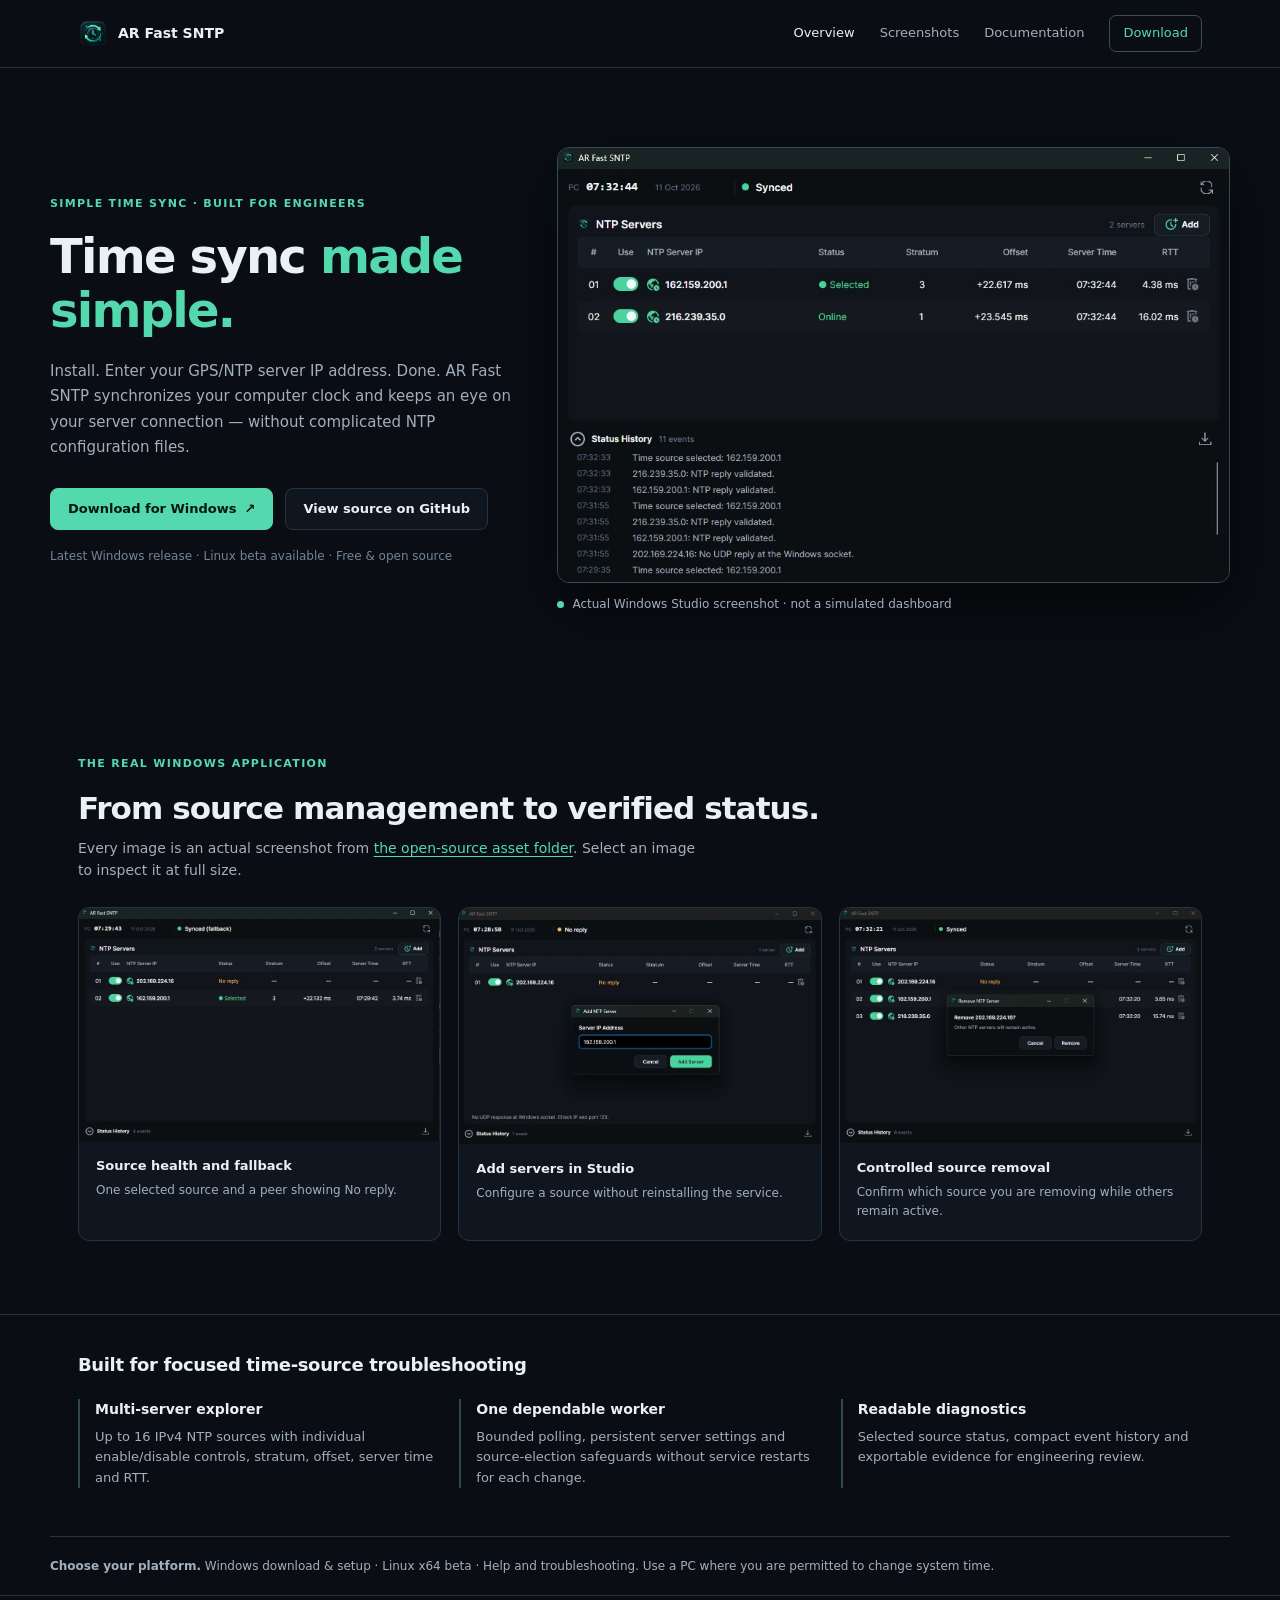
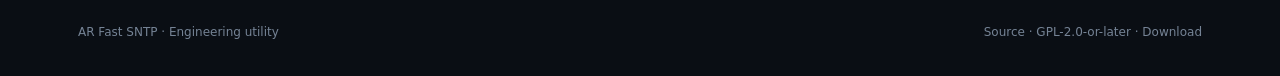
==== commit f8a1e402: "docs: make website and README engineer-first with simple Windows/Linux onboarding" ====
--- a/index.html
+++ b/index.html
@@ -1,19 +1,19 @@
 <!doctype html>
 <html lang="en"><head><meta charset="utf-8"><meta name="viewport" content="width=device-width,initial-scale=1">
 <meta name="theme-color" content="#0a0e14"><meta name="color-scheme" content="dark">
-<meta name="description" content="AR Fast SNTP: a compact Windows time synchronization and monitoring tool with multiple NTP sources.">
+<meta name="description" content="AR Fast SNTP: simple GPS NTP/SNTP time synchronization for Windows and Linux engineering PCs.">
 
 <link rel="canonical" href="https://masarray.github.io/arfast-sntp/">
 <meta name="robots" content="index,follow">
 <meta property="og:type" content="website">
 <meta property="og:site_name" content="AR Fast SNTP">
-<meta property="og:title" content="AR Fast SNTP — Windows SNTP monitoring">
-<meta property="og:description" content="Real Windows Studio for IPv4 NTP source monitoring, validated correction and diagnostics.">
+<meta property="og:title" content="AR Fast SNTP — simple SNTP synchronization">
+<meta property="og:description" content="Add an SNTP server IP, sync your clock and monitor the connection in a clean desktop app.">
 <meta property="og:url" content="https://masarray.github.io/arfast-sntp/">
 <meta property="og:image" content="https://masarray.github.io/arfast-sntp/assets/screenshot/Screenshot%202026-10-11%20073259.webp">
 <meta property="og:image:alt" content="Actual AR Fast SNTP Studio with two NTP sources and expanded event history">
 <meta name="twitter:card" content="summary_large_image">
-<title>AR Fast SNTP — Windows SNTP monitoring and synchronization</title>
+<title>AR Fast SNTP — simple SNTP synchronization for engineers</title>
 <link rel="icon" href="assets/favicon/favicon.ico" sizes="any"><link rel="icon" type="image/png" sizes="32x32" href="assets/favicon/favicon-32x32.png">
 <link rel="apple-touch-icon" href="assets/favicon/apple-touch-icon.png"><link rel="manifest" href="assets/favicon/site.webmanifest">
 <link rel="stylesheet" href="site.css"><script defer src="release.js"></script></head><body><a class="skip-link" href="#main">Skip to content</a>
@@ -21,11 +21,11 @@
 <nav class="nav" aria-label="Main"><a href="./" aria-current="page">Overview</a><a href="#screenshots">Screenshots</a><a href="https://github.com/masarray/arfast-sntp#readme">Documentation</a><a href="download.html" class="nav-download">Download</a></nav></div></header>
 <main id="main">
 <div class="shell hero"><div>
-<p class="eyebrow">Windows time monitoring · Engineer-first</p>
-<h1>Know your <span>time sources.</span></h1>
-<p class="lead">Monitor multiple time servers, understand offset and response delay, and keep control of your Windows test workstation — with fast, validated source confirmation, a calm desktop UI and one persistent background service.</p>
+<p class="eyebrow">Simple time sync · Built for engineers</p>
+<h1>Time sync <span>made simple.</span></h1>
+<p class="lead">Install. Enter your GPS/NTP server IP address. Done. AR Fast SNTP synchronizes your computer clock and keeps an eye on your server connection — without complicated NTP configuration files.</p>
 <div class="cta"><a class="btn primary" href="download.html">Download for Windows <span aria-hidden="true">↗</span></a><a class="btn secondary" href="https://github.com/masarray/arfast-sntp">View source on GitHub</a></div>
-<p class="micro"><span data-release-version>Latest release</span> · Windows x64 · GPL-2.0-or-later · unsigned installer</p>
+<p class="micro"><span data-release-version>Latest Windows release</span> · Linux beta available · Free &amp; open source</p>
 </div><figure class="hero-shot">
 <a href="assets/screenshot/Screenshot%202026-10-11%20073259.webp" target="_blank" rel="noopener" aria-label="Open full-size actual AR Fast SNTP screenshot"><img src="assets/screenshot/Screenshot%202026-10-11%20073259.webp" width="920" height="600" fetchpriority="high" alt="Actual AR Fast SNTP Windows Studio with two NTP servers: one selected, stratum, offset, RTT and expanded Status History."></a>
 <figcaption><span class="screen-led" aria-hidden="true"></span>Actual Windows Studio screenshot · not a simulated dashboard</figcaption>
@@ -45,5 +45,5 @@
 <div class="feature"><h3>One dependable worker</h3><p>Bounded polling, persistent server settings and source-election safeguards without service restarts for each change.</p></div>
 <div class="feature"><h3>Readable diagnostics</h3><p>Selected source status, compact event history and exportable evidence for engineering review.</p></div>
 </div></div></section>
-<section><div class="shell fine-print"><span class="warn-symbol" aria-hidden="true">⚠</span><p><strong>Release for authorized lab/test PCs.</strong> This software can adjust the Windows clock after installation. Monitor-only installation is available via <code>/LABSYNC=0</code>. Do not use on production SCADA, SOE or historian systems. Extended industrial certification, signing and long-run acceptance remain open.</p></div></section>
+<section><div class="shell fine-print"><p><strong>Choose your platform.</strong> <a href="download.html">Windows download &amp; setup</a> · <a href="https://github.com/masarray/arfast-sntp/releases/tag/linux-v0.1.0-beta.1">Linux x64 beta</a> · <a href="https://github.com/masarray/arfast-sntp/blob/main/SUPPORT.md">Help and troubleshooting</a>. Use a PC where you are permitted to change system time.</p></div></section>
 </main><footer><div class="shell footer-inner"><span>AR Fast SNTP · Engineering utility</span><span><a href="https://github.com/masarray/arfast-sntp">Source</a> · <a href="https://github.com/masarray/arfast-sntp/blob/main/LICENSE">GPL-2.0-or-later</a> · <a href="download.html">Download</a></span></div></footer></body></html>
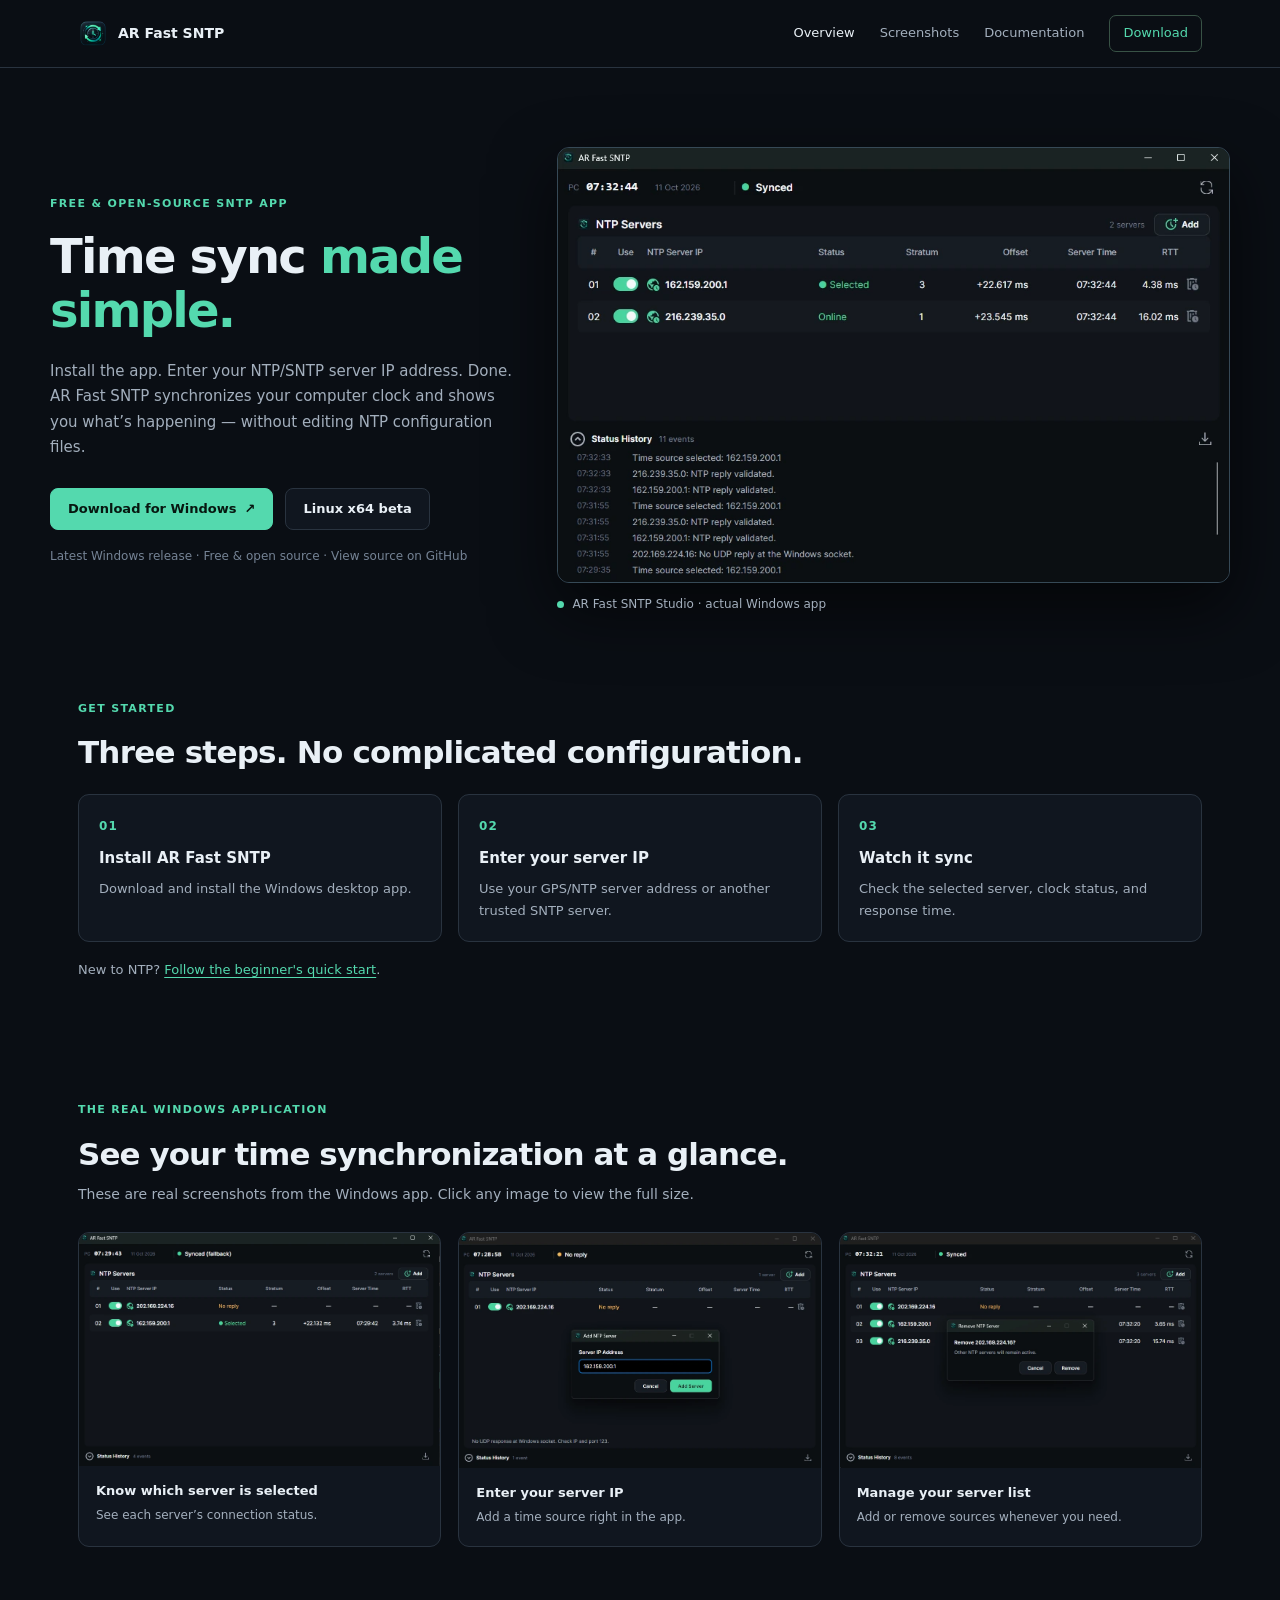
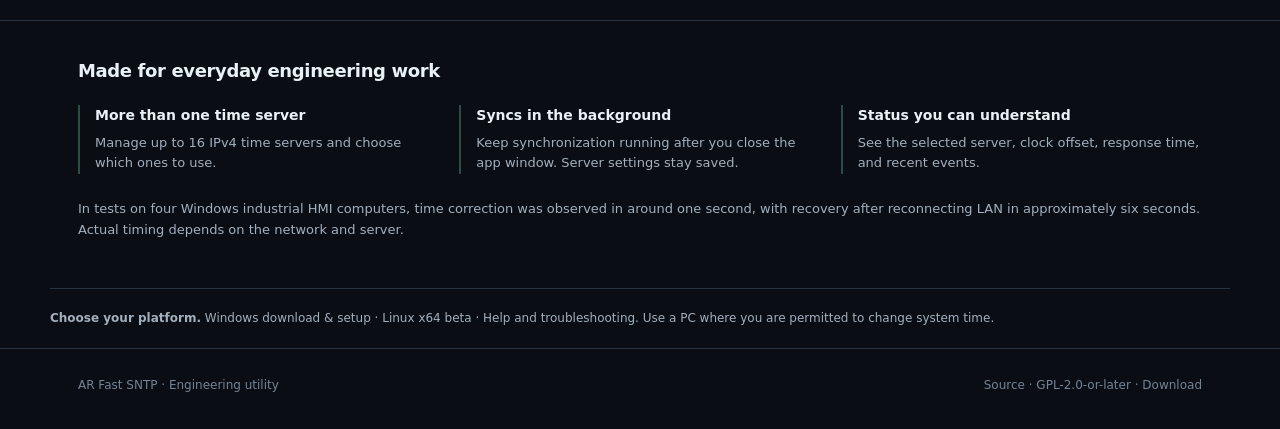
==== commit 656f8f67: "site: highlight three-step time sync and genuine Studio screenshots" ====
--- a/index.html
+++ b/index.html
@@ -21,29 +21,38 @@
 <nav class="nav" aria-label="Main"><a href="./" aria-current="page">Overview</a><a href="#screenshots">Screenshots</a><a href="https://github.com/masarray/arfast-sntp#readme">Documentation</a><a href="download.html" class="nav-download">Download</a></nav></div></header>
 <main id="main">
 <div class="shell hero"><div>
-<p class="eyebrow">Simple time sync · Built for engineers</p>
+<p class="eyebrow">Free &amp; open-source SNTP app</p>
 <h1>Time sync <span>made simple.</span></h1>
-<p class="lead">Install. Enter your GPS/NTP server IP address. Done. AR Fast SNTP synchronizes your computer clock and keeps an eye on your server connection — without complicated NTP configuration files.</p>
-<div class="cta"><a class="btn primary" href="download.html">Download for Windows <span aria-hidden="true">↗</span></a><a class="btn secondary" href="https://github.com/masarray/arfast-sntp">View source on GitHub</a></div>
-<p class="micro"><span data-release-version>Latest Windows release</span> · Linux beta available · Free &amp; open source</p>
+<p class="lead">Install the app. Enter your NTP/SNTP server IP address. Done. AR Fast SNTP synchronizes your computer clock and shows you what’s happening — without editing NTP configuration files.</p>
+<div class="cta"><a class="btn primary" href="download.html">Download for Windows <span aria-hidden="true">↗</span></a><a class="btn secondary" href="https://github.com/masarray/arfast-sntp/releases/tag/linux-v0.1.0-beta.1">Linux x64 beta</a></div>
+<p class="micro"><span data-release-version>Latest Windows release</span> · Free &amp; open source · <a href="https://github.com/masarray/arfast-sntp">View source on GitHub</a></p>
 </div><figure class="hero-shot">
 <a href="assets/screenshot/Screenshot%202026-10-11%20073259.webp" target="_blank" rel="noopener" aria-label="Open full-size actual AR Fast SNTP screenshot"><img src="assets/screenshot/Screenshot%202026-10-11%20073259.webp" width="920" height="600" fetchpriority="high" alt="Actual AR Fast SNTP Windows Studio with two NTP servers: one selected, stratum, offset, RTT and expanded Status History."></a>
-<figcaption><span class="screen-led" aria-hidden="true"></span>Actual Windows Studio screenshot · not a simulated dashboard</figcaption>
+<figcaption><span class="screen-led" aria-hidden="true"></span>AR Fast SNTP Studio · actual Windows app</figcaption>
 </figure></div>
 
+<section class="shell simple-steps" id="quick-start" aria-labelledby="quick-start-heading">
+<p class="eyebrow">Get started</p><h2 id="quick-start-heading">Three steps. No complicated configuration.</h2>
+<div class="simple-steps-grid">
+<div class="step"><span class="step-number">01</span><h3>Install AR Fast SNTP</h3><p>Download and install the Windows desktop app.</p></div>
+<div class="step"><span class="step-number">02</span><h3>Enter your server IP</h3><p>Use your GPS/NTP server address or another trusted SNTP server.</p></div>
+<div class="step"><span class="step-number">03</span><h3>Watch it sync</h3><p>Check the selected server, clock status, and response time.</p></div>
+</div>
+<p class="step-help">New to NTP? <a href="https://github.com/masarray/arfast-sntp/blob/main/docs/QUICK-START.md">Follow the beginner's quick start</a>.</p>
+</section>
 <section class="shell screenshots" id="screenshots" aria-labelledby="screenshots-heading">
 <p class="eyebrow">The real Windows application</p>
-<h2 id="screenshots-heading">From source management to verified status.</h2>
-<p class="shots-lead">Every image is an actual screenshot from <a href="https://github.com/masarray/arfast-sntp/tree/main/assets/screenshot">the open-source asset folder</a>. Select an image to inspect it at full size.</p>
+<h2 id="screenshots-heading">See your time synchronization at a glance.</h2>
+<p class="shots-lead">These are real screenshots from the Windows app. Click any image to view the full size.</p>
 <div class="shot-grid">
-<figure class="shot-card"><a href="assets/screenshot/Screenshot%202026-10-11%20072958.webp" target="_blank" rel="noopener" aria-label="View full-size screenshot: Source health and fallback"><img src="assets/screenshot/Screenshot%202026-10-11%20072958.webp" width="920" height="600" loading="lazy" decoding="async" alt="Studio with one active selected time server and one nonresponding server"></a><figcaption><strong>Source health and fallback</strong><span>One selected source and a peer showing No reply.</span></figcaption></figure>
-<figure class="shot-card"><a href="assets/screenshot/Screenshot%202026-10-11%20072931.webp" target="_blank" rel="noopener" aria-label="View full-size screenshot: Add servers in Studio"><img src="assets/screenshot/Screenshot%202026-10-11%20072931.webp" width="920" height="600" loading="lazy" decoding="async" alt="Add NTP Server dialog showing IPv4 address input and Add Server button"></a><figcaption><strong>Add servers in Studio</strong><span>Configure a source without reinstalling the service.</span></figcaption></figure>
-<figure class="shot-card"><a href="assets/screenshot/Screenshot%202026-10-11%20073230.webp" target="_blank" rel="noopener" aria-label="View full-size screenshot: Controlled source removal"><img src="assets/screenshot/Screenshot%202026-10-11%20073230.webp" width="920" height="600" loading="lazy" decoding="async" alt="Remove NTP Server confirmation dialog while other NTP sources remain active"></a><figcaption><strong>Controlled source removal</strong><span>Confirm which source you are removing while others remain active.</span></figcaption></figure>
+<figure class="shot-card"><a href="assets/screenshot/Screenshot%202026-10-11%20072958.webp" target="_blank" rel="noopener" aria-label="View full-size screenshot: Source health and fallback"><img src="assets/screenshot/Screenshot%202026-10-11%20072958.webp" width="920" height="600" loading="lazy" decoding="async" alt="Studio with one active selected time server and one nonresponding server"></a><figcaption><strong>Know which server is selected</strong><span>See each server’s connection status.</span></figcaption></figure>
+<figure class="shot-card"><a href="assets/screenshot/Screenshot%202026-10-11%20072931.webp" target="_blank" rel="noopener" aria-label="View full-size screenshot: Add servers in Studio"><img src="assets/screenshot/Screenshot%202026-10-11%20072931.webp" width="920" height="600" loading="lazy" decoding="async" alt="Add NTP Server dialog showing IPv4 address input and Add Server button"></a><figcaption><strong>Enter your server IP</strong><span>Add a time source right in the app.</span></figcaption></figure>
+<figure class="shot-card"><a href="assets/screenshot/Screenshot%202026-10-11%20073230.webp" target="_blank" rel="noopener" aria-label="View full-size screenshot: Controlled source removal"><img src="assets/screenshot/Screenshot%202026-10-11%20073230.webp" width="920" height="600" loading="lazy" decoding="async" alt="Remove NTP Server confirmation dialog while other NTP sources remain active"></a><figcaption><strong>Manage your server list</strong><span>Add or remove sources whenever you need.</span></figcaption></figure>
 </div></section>
-<section class="strip"><div class="shell"><h2 class="section-title">Built for focused time-source troubleshooting</h2><div class="features">
-<div class="feature"><h3>Multi-server explorer</h3><p>Up to 16 IPv4 NTP sources with individual enable/disable controls, stratum, offset, server time and RTT.</p></div>
-<div class="feature"><h3>One dependable worker</h3><p>Bounded polling, persistent server settings and source-election safeguards without service restarts for each change.</p></div>
-<div class="feature"><h3>Readable diagnostics</h3><p>Selected source status, compact event history and exportable evidence for engineering review.</p></div>
-</div></div></section>
+<section class="strip"><div class="shell"><h2 class="section-title">Made for everyday engineering work</h2><div class="features">
+<div class="feature"><h3>More than one time server</h3><p>Manage up to 16 IPv4 time servers and choose which ones to use.</p></div>
+<div class="feature"><h3>Syncs in the background</h3><p>Keep synchronization running after you close the app window. Server settings stay saved.</p></div>
+<div class="feature"><h3>Status you can understand</h3><p>See the selected server, clock offset, response time, and recent events.</p></div>
+</div><p class="proof-note">In tests on four Windows industrial HMI computers, time correction was observed in around one second, with recovery after reconnecting LAN in approximately six seconds. Actual timing depends on the network and server.</p></div></section>
 <section><div class="shell fine-print"><p><strong>Choose your platform.</strong> <a href="download.html">Windows download &amp; setup</a> · <a href="https://github.com/masarray/arfast-sntp/releases/tag/linux-v0.1.0-beta.1">Linux x64 beta</a> · <a href="https://github.com/masarray/arfast-sntp/blob/main/SUPPORT.md">Help and troubleshooting</a>. Use a PC where you are permitted to change system time.</p></div></section>
 </main><footer><div class="shell footer-inner"><span>AR Fast SNTP · Engineering utility</span><span><a href="https://github.com/masarray/arfast-sntp">Source</a> · <a href="https://github.com/masarray/arfast-sntp/blob/main/LICENSE">GPL-2.0-or-later</a> · <a href="download.html">Download</a></span></div></footer></body></html>
--- a/site.css
+++ b/site.css
@@ -37,3 +37,19 @@
 @media(max-width:900px){.hero,.download-screenshot{grid-template-columns:1fr}.hero-shot{max-width:790px}.download-screenshot{max-width:840px}.shot-grid{grid-template-columns:repeat(2,minmax(0,1fr))}}
 @media(max-width:650px){.shot-grid{grid-template-columns:1fr}.screenshots{padding-block:45px 52px}.download-screenshot{padding:17px;margin-bottom:50px}.hero-shot figcaption{font-size:11px}.nav{flex-wrap:wrap}}
 @media(prefers-reduced-motion:reduce){html{scroll-behavior:auto}}
+
+/* Three-step onboarding, designed for desktop and mobile. */
+.simple-steps{padding-top:12px;padding-bottom:54px}
+.simple-steps h2{font-size:clamp(23px,2.7vw,31px);line-height:1.2;letter-spacing:-.025em;margin:0 0 22px}
+.simple-steps-grid{display:grid;grid-template-columns:repeat(3,minmax(0,1fr));gap:16px}
+.step{border:1px solid var(--line);background:var(--panel);border-radius:11px;padding:20px}
+.step-number{display:inline-flex;color:var(--accent);font-size:12px;font-weight:700;letter-spacing:.1em;margin-bottom:12px}
+.step h3{font-size:15px;margin:0 0 8px}
+.step p{color:var(--muted);font-size:13px;margin:0;line-height:1.65}
+.step-help{font-size:13px;color:var(--muted);margin:18px 0 0}
+.step-help a{color:var(--accent);text-decoration:underline;text-underline-offset:3px}
+.proof-note{font-size:13px;color:var(--muted);line-height:1.65;margin:24px 0 0}
+.checksums summary{font-size:13px;font-weight:650;cursor:pointer}
+.checksums[open] summary{margin-bottom:12px}
+.info-panel .btn{width:100%;white-space:normal;text-align:center;color:var(--fg)}
+@media(max-width:650px){.simple-steps-grid{grid-template-columns:1fr}.simple-steps{padding-bottom:38px}.step{padding:16px}}
